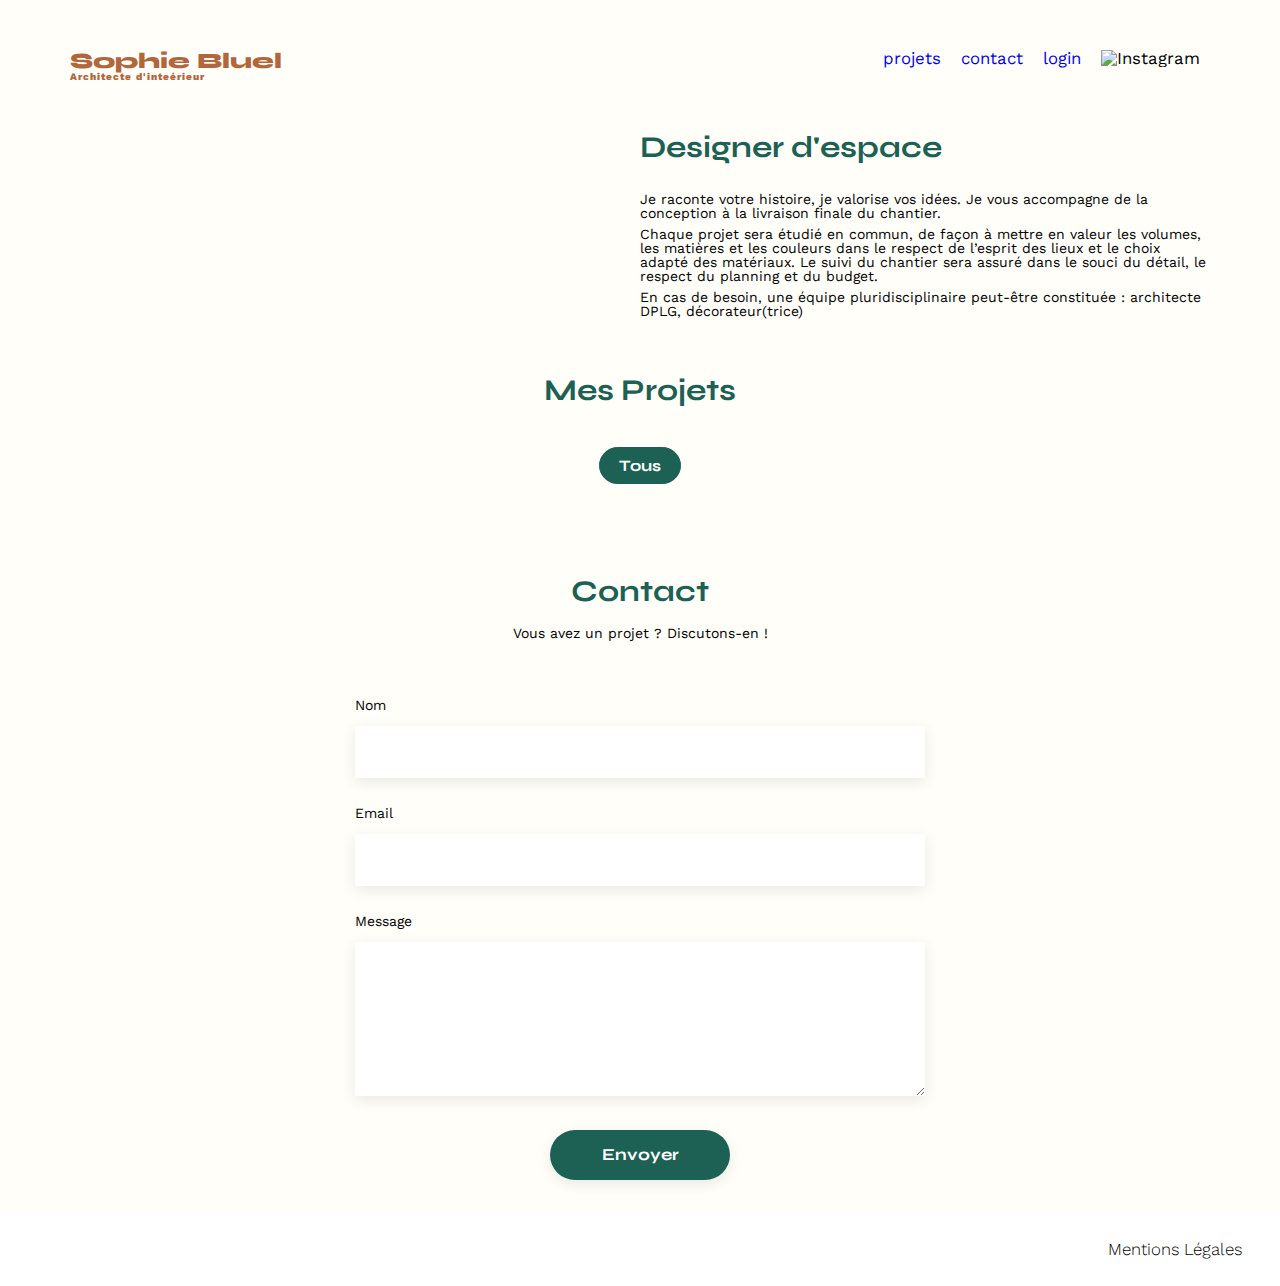
==== FrontEnd/index.html @ a42c5d2f "feat(files): add login.html page" ====
<!DOCTYPE html>
<html lang="fr">

<head>
	<meta charset="UTF-8">
	<title>Sophie Bluel - Architecte d'intérieur</title>
	<meta name="viewport" content="width=device-width, initial-scale=1.0">
	<link rel="preconnect" href="https://fonts.googleapis.com">
	<link rel="preconnect" href="https://fonts.gstatic.com" crossorigin>
	<link href="https://fonts.googleapis.com/css2?family=Syne:wght@700;800&family=Work+Sans&display=swap"
		rel="stylesheet">
	<meta name="description" content="">
	<link rel="stylesheet" href="./assets/style.css">

</head>

<body>
	<header>
		<h1>Sophie Bluel <span>Architecte d'inteérieur</span></h1>
		<nav>
			<ul>
				<li><a href="./index.html#portfolio">projets</a></li>
				<li><a href="./index.html#contact">contact</a></li>
				<li><a href="./login.html">login</a></li>
				<li><img src="./assets/icons/instagram.png" alt="Instagram"></li>
			</ul>
		</nav>
	</header>
	<main>
		<section id="introduction">
			<figure>
				<img src="./assets/images/sophie-bluel.png" alt="">
			</figure>
			<article>
				<h2>Designer d'espace</h2>
				<p>Je raconte votre histoire, je valorise vos idées. Je vous accompagne de la conception à la livraison
					finale du chantier.</p>
				<p>Chaque projet sera étudié en commun, de façon à mettre en valeur les volumes, les matières et les
					couleurs dans le respect de l’esprit des lieux et le choix adapté des matériaux. Le suivi du
					chantier sera assuré dans le souci du détail, le respect du planning et du budget.</p>
				<p>En cas de besoin, une équipe pluridisciplinaire peut-être constituée : architecte DPLG,
					décorateur(trice)</p>
			</article>
		</section>
		<section id="portfolio">
			<h2>Mes Projets</h2>
			<div class="filters">
				<button class="btn active" type="button" id="0">Tous</button>
				<!-- Generate filters through JS -->
			</div>
			<div class="gallery">
				<!-- Generate gallery through JS -->
			</div>
		</section>
		<section id="contact">
			<h2>Contact</h2>
			<p>Vous avez un projet ? Discutons-en !</p>
			<form action="#" method="post">
				<label for="name">Nom</label>
				<input type="text" name="name" id="name">
				<label for="email">Email</label>
				<input type="email" name="email" id="email">
				<label for="message">Message</label>
				<textarea name="message" id="message" cols="30" rows="10"></textarea>
				<input type="submit" value="Envoyer">
			</form>
		</section>
	</main>

	<footer>
		<nav>
			<ul>
				<li>Mentions Légales</li>
			</ul>
		</nav>
	</footer>
	<script type="module" src="./JS/filters.js"></script>
	<script type="module" src="home.js"></script>
</body>

</html>
---- FrontEnd/assets/style.css ----
/* http://meyerweb.com/eric/tools/css/reset/
   v2.0 | 20110126
   License: none (public domain)
*/

html, body, div, span, applet, object, iframe,
h1, h2, h3, h4, h5, h6, p, blockquote, pre,
a, abbr, acronym, address, big, cite, code,
del, dfn, em, img, ins, kbd, q, s, samp,
small, strike, strong, sub, sup, tt, var,
b, u, i, center,
dl, dt, dd, ol, ul, li,
fieldset, form, label, legend,
table, caption, tbody, tfoot, thead, tr, th, td,
article, aside, canvas, details, embed,
figure, figcaption, footer, header, hgroup,
menu, nav, output, ruby, section, summary,
time, mark, audio, video, button {
	margin: 0;
	padding: 0;
	border: 0;
	font-size: 100%;
	font: inherit;
	vertical-align: baseline;
}

html {
	background-color: #FFFEF8;
	left: 0;
}

#html-login {
	height: 100vh;
	position: relative;
}


/* HTML5 display-role reset for older browsers */
article, aside, details, figcaption, figure,
footer, header, hgroup, menu, nav, section {
	display: block;
}
body {
	line-height: 1;
	width: 100%;
}
ol, ul {
	list-style: none;
}
blockquote, q {
	quotes: none;
}
blockquote:before, blockquote:after,
q:before, q:after {
	content: '';
	content: none;
}
table {
	border-collapse: collapse;
	border-spacing: 0;
}
/** end reset css**/
body {
	max-width: 1140px;
	margin: auto;
	font-family: 'Work Sans' ;
	font-size: 14px;
}
header {
	display: flex;
	justify-content: space-between;
	margin: 50px 0
}
section {
	margin: 50px 0
}

h1{
	display: flex;
	flex-direction: column;
	font-family: 'Syne';
	font-size: 22px;
	font-weight: 800;
	color: #B1663C
}

h1 > span {
	font-family: 'Work Sans';
	font-size:10px;
	letter-spacing: 0.1em;
;
}

h2{
	font-family: 'Syne';
	font-weight: 700;
	font-size: 30px;
	color: #1D6154
}
nav ul {
	display: flex;
	align-items: center;
	list-style-type: none;

}
nav li {
	padding: 0 10px;
	font-size: 1.2em;
}

nav li a {
	text-decoration: none;
}

.bold {
	font-weight: 600;
}

nav li a:visited {
	color: black;
}

nav li a:hover {
	color: #B1663C;
}
#introduction {
	display: flex;
	align-items: center;
}
#introduction figure {
	flex: 1
}
#introduction img {
	display: block;
	margin: auto;
	width: 80%;
}

#introduction article {
	flex: 1
}
#introduction h2 {
	margin-bottom: 1em;
}

#introduction p {
	margin-bottom: 0.5em;
}
#portfolio h2 {
	text-align: center;
	margin-bottom: 1em;
}

.filters{
	display: flex;
	justify-content: center;
	margin: 3em;
}

.filters .btn {
	font-family: 'Syne';
	font-weight: 700;
	font-size: 16px;
	padding: 0.6em 1.2em;
	color: #1D6154;
	background-color: #FFFEF8;
	border: 1px solid #1D6154;
	border-radius: 60px;
	cursor: pointer;
	text-align: center;
	margin: 0 0.4em;
}

.filters .btn.active {
	color: white;
	background-color: #1D6154;
}

.gallery {
	width: 100%;
	display: grid;
	grid-template-columns: 1fr 1fr 1fr;
	grid-column-gap: 20px;
	grid-row-gap: 20px;
}

.gallery img {
	width: 100%;

}
#contact {
	width: 50%;
margin: auto;
}

#login {
	width: 35%;
	margin: auto;
}

#contact > *, #login > * {
	text-align: center;

}
#contact h2, #login h2{
	margin-bottom: 20px;
}
#contact form, #login form {
	text-align: left;
	margin-top:30px;
	display: flex;
	flex-direction: column;
}

#contact input, #login input {
	height: 50px;
	font-size: 1.2em;
	border: none;
	box-shadow: 0px 4px 14px rgba(0, 0, 0, 0.09);
}
#contact label, #login label {
	margin: 2em 0 1em 0;
}
#contact textarea {
	border: none;
	box-shadow: 0px 4px 14px rgba(0, 0, 0, 0.09);
}

input[type="submit"]{
	font-family: 'Syne';
	font-weight: 700;
	color: white;
	background-color: #1D6154;
	margin : 2em auto ;
	width: 180px;
	text-align: center;
	border-radius: 60px ;
}

#login a {
	color: #1D6154;
}

footer {
	position: absolute;
	left: 0;
	right: 0;
	background-color: white;
	width: 100%;
}

footer nav ul {
	display: flex;
	justify-content: flex-end;
	margin: 2em
}

footer nav ul li {
	font-weight: 300;
}

#footer-login {
	bottom: 0;
}
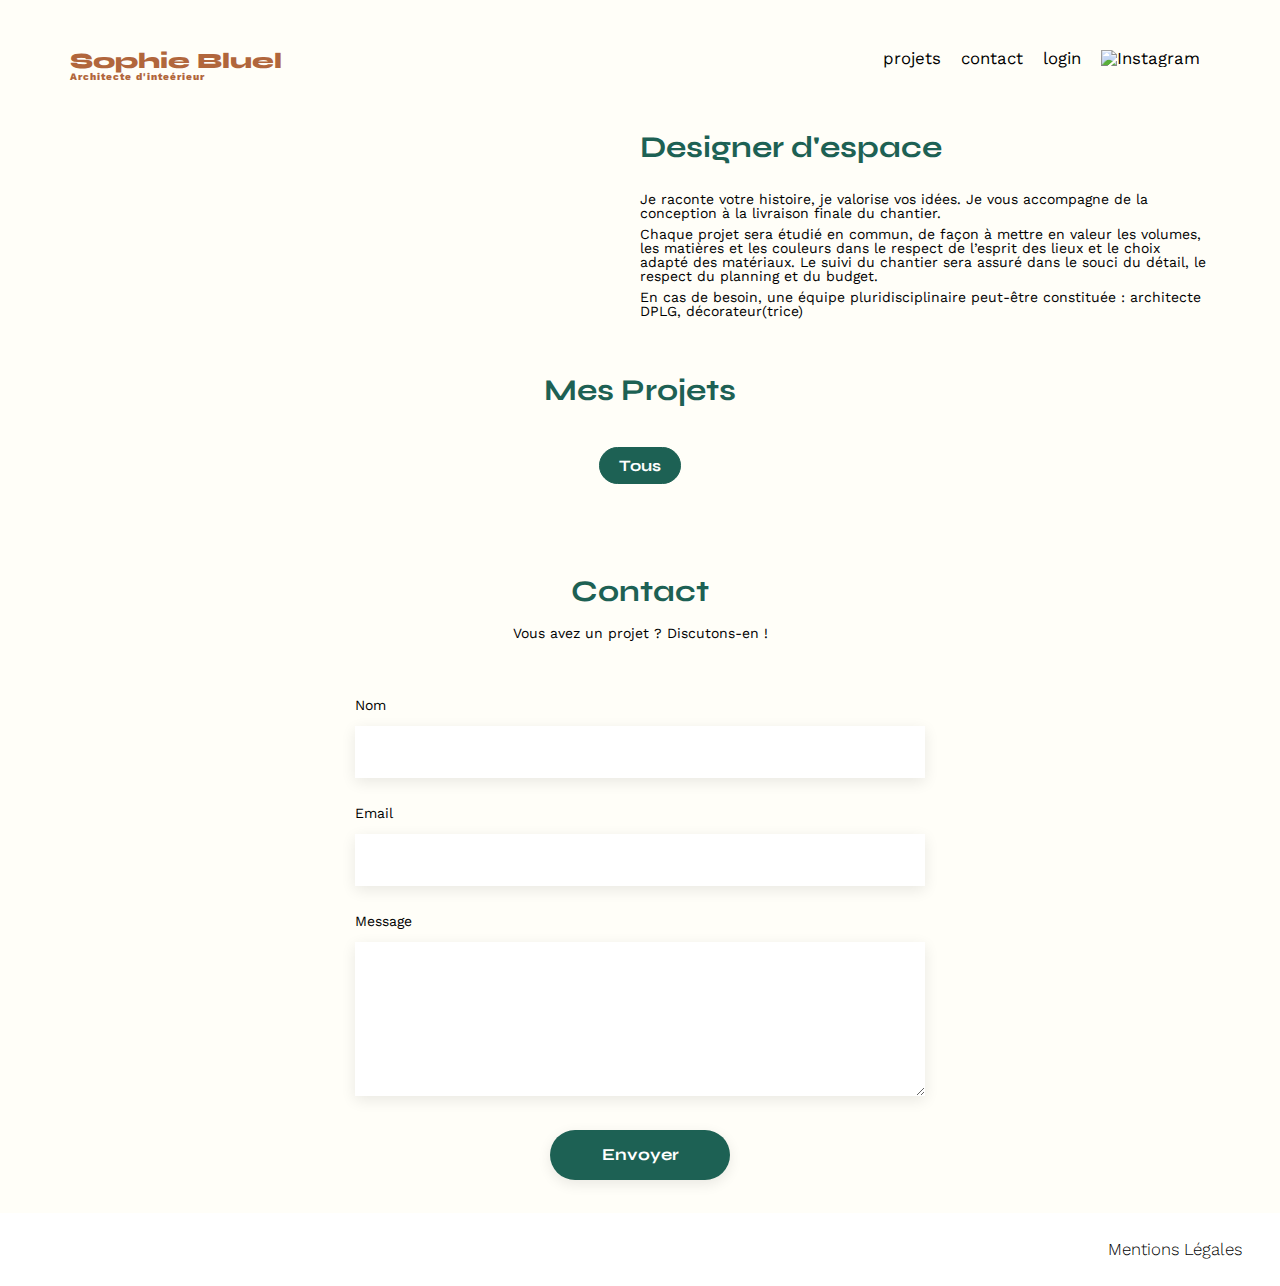
==== commit 960d0936: "feat(modal): add modal as <aside> of gallery section" ====
--- a/FrontEnd/index.html
+++ b/FrontEnd/index.html
@@ -11,17 +11,18 @@
 		rel="stylesheet">
 	<meta name="description" content="">
 	<link rel="stylesheet" href="./assets/style.css">
+	<script src="https://kit.fontawesome.com/6389e1f0c0.js" crossorigin="anonymous"></script>
 
 </head>
 
 <body>
 	<header>
 		<h1>Sophie Bluel <span>Architecte d'inteérieur</span></h1>
-		<nav>
+		<nav class="nav-index">
 			<ul>
 				<li><a href="./index.html#portfolio">projets</a></li>
 				<li><a href="./index.html#contact">contact</a></li>
-				<li><a href="./login.html">login</a></li>
+				<li><a href="./login.html" id="log">login</a></li>
 				<li><img src="./assets/icons/instagram.png" alt="Instagram"></li>
 			</ul>
 		</nav>
@@ -43,14 +44,30 @@
 			</article>
 		</section>
 		<section id="portfolio">
-			<h2>Mes Projets</h2>
+			<div class="container">
+				<h2>Mes Projets</h2>
+			</div>
 			<div class="filters">
-				<button class="btn active" type="button" id="0">Tous</button>
+				<button class="btn active">Tous</button>
 				<!-- Generate filters through JS -->
 			</div>
 			<div class="gallery">
 				<!-- Generate gallery through JS -->
 			</div>
+			<aside class="modal" id="gallery-modal">
+				<div class="wrapper-modal">
+					<button class="close-modal"><i class="fa-solid fa-xmark fa-lg"></i></button>
+					<div class="modal-title">
+						<h3><!-- Generate modal-title through JS --></h3>
+					</div>
+					<div class="modal-content">
+						<!-- Generate modal-content through JS -->
+					</div>
+					<div class="bottom-border"></div>
+					<button id="open-modal-add-work">Ajouter une photo</button>
+
+				</div>
+			</aside>
 		</section>
 		<section id="contact">
 			<h2>Contact</h2>
@@ -65,6 +82,7 @@
 				<input type="submit" value="Envoyer">
 			</form>
 		</section>
+
 	</main>
 
 	<footer>
@@ -75,7 +93,8 @@
 		</nav>
 	</footer>
 	<script type="module" src="./JS/filters.js"></script>
-	<script type="module" src="home.js"></script>
+	<script type="module" src="./home.js"></script>
+
 </body>
 
 </html>--- a/FrontEnd/assets/style.css
+++ b/FrontEnd/assets/style.css
@@ -109,6 +109,7 @@
 }
 
 nav li a {
+	color: black;
 	text-decoration: none;
 }
 
@@ -123,6 +124,16 @@
 nav li a:hover {
 	color: #B1663C;
 }
+
+#login a {
+	color: #1D6154;
+}
+
+#login #message {
+	text-align: center;
+	color: red;
+}
+
 #introduction {
 	display: flex;
 	align-items: center;
@@ -188,6 +199,11 @@
 	width: 100%;
 
 }
+
+.modal {
+	display: none;
+}
+
 #contact {
 	width: 50%;
 margin: auto;
@@ -235,10 +251,7 @@
 	width: 180px;
 	text-align: center;
 	border-radius: 60px ;
-}
-
-#login a {
-	color: #1D6154;
+	cursor: pointer;
 }
 
 footer {
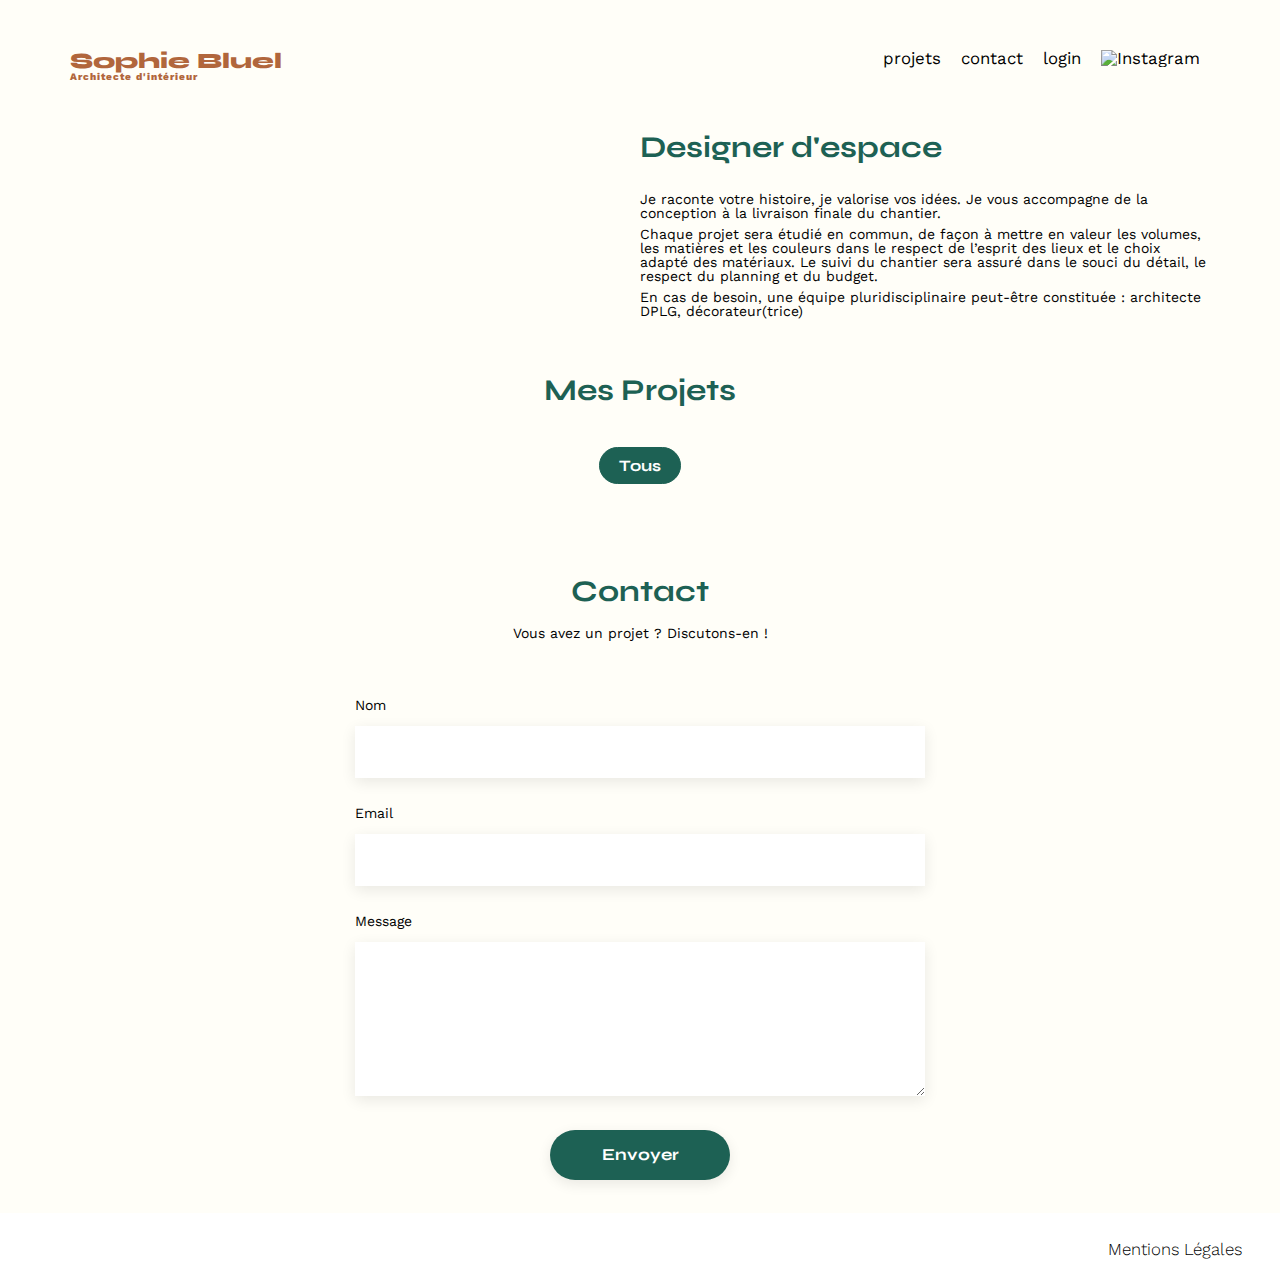
==== commit 41e9e696: "feat(addWork): add checkValidityImage()" ====
--- a/FrontEnd/index.html
+++ b/FrontEnd/index.html
@@ -17,7 +17,7 @@
 
 <body>
 	<header>
-		<h1>Sophie Bluel <span>Architecte d'inteérieur</span></h1>
+		<h1>Sophie Bluel <span>Architecte d'intérieur</span></h1>
 		<nav class="nav-index">
 			<ul>
 				<li><a href="./index.html#portfolio">projets</a></li>
@@ -56,15 +56,19 @@
 			</div>
 			<aside class="modal" id="gallery-modal">
 				<div class="wrapper-modal">
-					<button class="close-modal"><i class="fa-solid fa-xmark fa-lg"></i></button>
+					<div class="wrapper-top-icons">
+						<button class="close-modal"><i class="fa-solid fa-xmark fa-lg"></i></button>
+						<i class="fa-solid fa-arrow-left-long" id="return-menu-modal" style="display: none"></i>
+					</div>
 					<div class="modal-title">
 						<h3><!-- Generate modal-title through JS --></h3>
 					</div>
 					<div class="modal-content">
 						<!-- Generate modal-content through JS -->
 					</div>
-					<div class="bottom-border"></div>
-					<button id="open-modal-add-work">Ajouter une photo</button>
+					<div class="modal-footer">
+						<!-- Generate modal-footer through JS -->
+					</div>
 
 				</div>
 			</aside>
@@ -92,7 +96,6 @@
 			</ul>
 		</nav>
 	</footer>
-	<script type="module" src="./JS/filters.js"></script>
 	<script type="module" src="./home.js"></script>
 
 </body>
--- a/FrontEnd/assets/style.css
+++ b/FrontEnd/assets/style.css
@@ -214,6 +214,11 @@
 	margin: auto;
 }
 
+.error-message {
+    color: red;
+    margin: 10px;
+}
+
 #contact > *, #login > * {
 	text-align: center;
 
@@ -221,20 +226,20 @@
 #contact h2, #login h2{
 	margin-bottom: 20px;
 }
-#contact form, #login form {
+#contact form, #login form, .wrapper-modal-addwork-content form {
 	text-align: left;
 	margin-top:30px;
 	display: flex;
 	flex-direction: column;
 }
 
-#contact input, #login input {
+#contact input, #login input, .wrapper-modal-content input, .wrapper-modal-addwork-content input,.wrapper-modal-addwork-content select {
 	height: 50px;
 	font-size: 1.2em;
 	border: none;
 	box-shadow: 0px 4px 14px rgba(0, 0, 0, 0.09);
 }
-#contact label, #login label {
+#contact label, #login label, .wrapper-modal-content label {
 	margin: 2em 0 1em 0;
 }
 #contact textarea {
